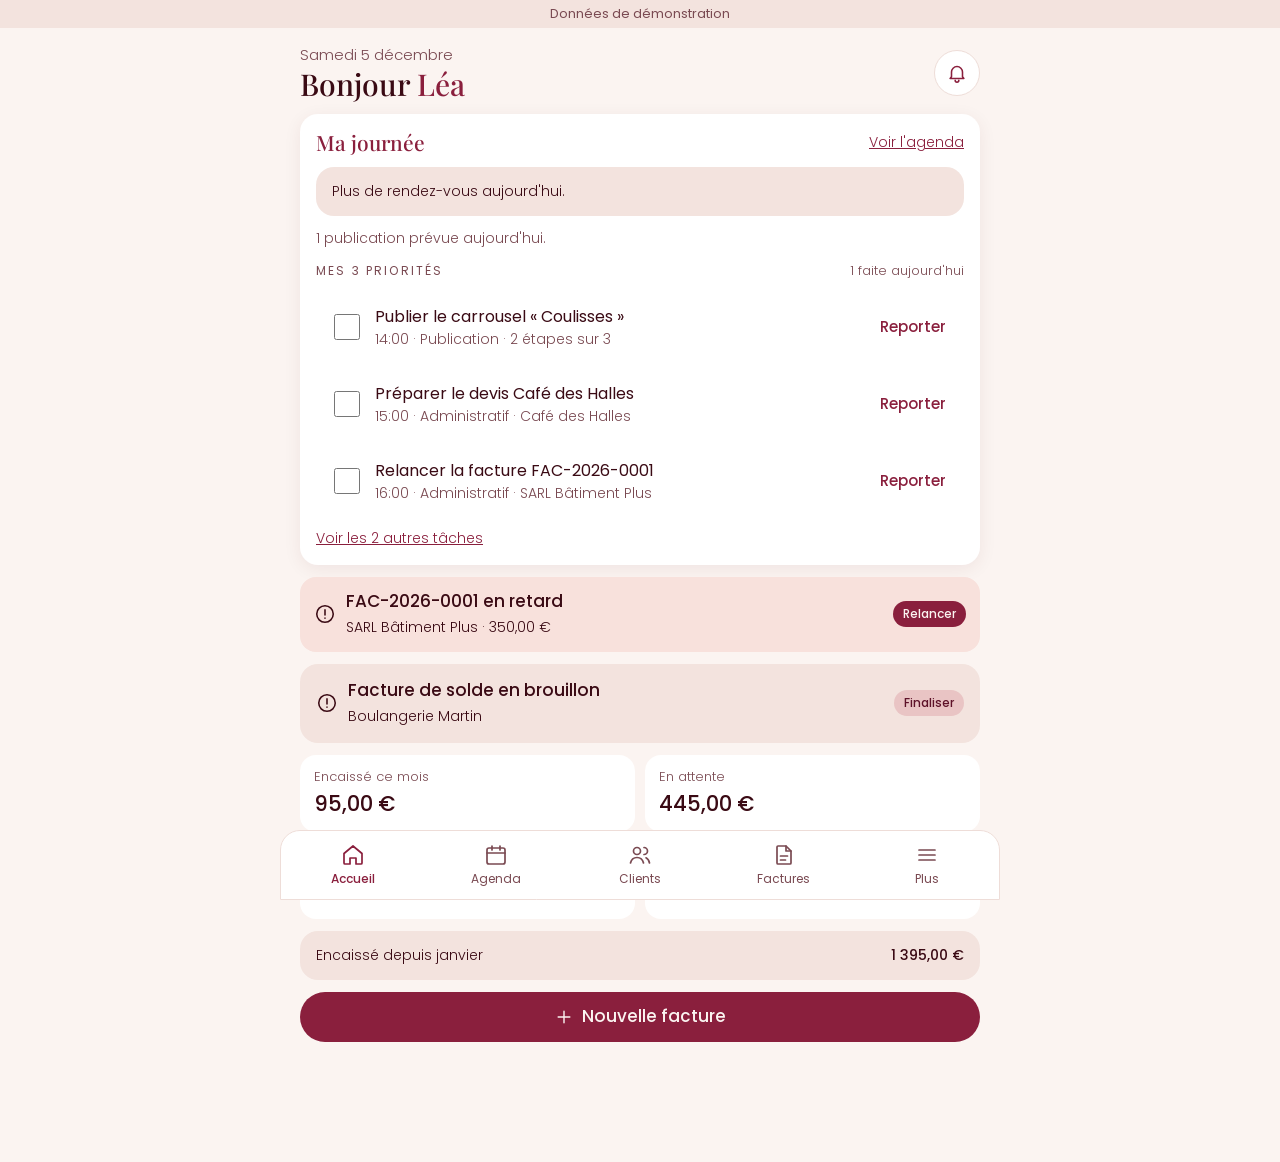
==== appli/index.html @ 65d73722 "Ajout de l'application de gestion DL Digital Services (V1) PWA mobile-first : accueil Ma journée, ag" ====
<!doctype html>
<html lang="fr">
<head>
<meta charset="utf-8">
<meta name="viewport" content="width=device-width, initial-scale=1, viewport-fit=cover">
<meta name="robots" content="noindex, nofollow">
<meta name="theme-color" content="#FBF4F1">
<meta name="apple-mobile-web-app-capable" content="yes">
<meta name="mobile-web-app-capable" content="yes">
<meta name="apple-mobile-web-app-status-bar-style" content="default">
<meta name="apple-mobile-web-app-title" content="DL Gestion">
<title>DL Digital Services · Gestion</title>
<link rel="manifest" href="manifest.webmanifest">
<link rel="icon" href="icons/favicon.png">
<link rel="apple-touch-icon" href="icons/apple-touch-icon.png">
<link rel="preconnect" href="https://fonts.googleapis.com">
<link rel="preconnect" href="https://fonts.gstatic.com" crossorigin>
<link rel="stylesheet" href="https://fonts.googleapis.com/css2?family=Playfair+Display:ital,wght@0,500;0,600;1,500&family=Poppins:wght@300;400;500;600&display=swap">
<link rel="stylesheet" href="css/app.css">
</head>
<body>
  <div id="app">
    <div id="demo-banner" class="demo-banner" hidden>Données de démonstration</div>
    <main id="view" tabindex="-1" aria-live="polite"></main>
    <a id="fab" class="fab" href="#/creer" aria-label="Créer" hidden>
      <svg viewBox="0 0 24 24" width="26" height="26" aria-hidden="true"><path d="M12 5v14M5 12h14" fill="none" stroke="currentColor" stroke-width="2" stroke-linecap="round"/></svg>
    </a>
    <nav id="tabbar" class="tabbar" aria-label="Navigation principale" hidden></nav>
  </div>
  <div id="sheet-root"></div>
  <div id="toast-root" aria-live="assertive"></div>
  <div id="print-root"></div>
  <script type="module" src="js/app.js"></script>
</body>
</html>
---- appli/css/app.css ----
/* DL Digital Services · Gestion — feuille de style
   DA : framboise / bordeaux rosé, ivoire, rose poudré, or rosé.
   Titres Playfair Display, texte Poppins (léger), 17 px minimum. */

:root {
  --ivoire: #FBF4F1;
  --voile: #F3E3DE;
  --blanc: #FFFFFF;
  --framboise: #8A1F3D;
  --framboise-fonce: #6B1530;
  --framboise-clair: #A8455A;
  --rose-poudre: #E9C4C4;
  --or-rose: #B08960;
  --encre: #3A0A14;
  --encre-douce: #7A4A52;
  --ligne: #EEDDD8;
  --bord-champ: #E2CBC6;
  --vert: #2F5E45;      --vert-fond: #E3EFE7;
  --orange: #6B4A12;    --orange-fond: #F6EBD7;
  --rouge: #8E2A1D;     --rouge-fond: #F8E1DC;
  --gris: #5B6B7A;      --gris-fond: #E7EBEF;
  --type-rdv: #8A1F3D; --type-appel: #A8455A; --type-publication: #D88FA0;
  --type-tournage: #B08960; --type-admin: #5B6B7A; --type-perso: #9AA3AB;
  --rayon: 18px;
  --rayon-s: 14px;
  --ombre: 0 4px 18px rgba(90, 15, 32, 0.07);
  --titre: "Playfair Display", Georgia, "Times New Roman", serif;
  --texte: "Poppins", "Helvetica Neue", Arial, sans-serif;
  --texte-taille: 17px;
  --safe-top: env(safe-area-inset-top, 0px);
  --safe-bottom: env(safe-area-inset-bottom, 0px);
}

html.grand-texte { --texte-taille: 19px; }
html.police-dys body { font-family: Verdana, "Atkinson Hyperlegible", Tahoma, sans-serif; letter-spacing: 0.02em; word-spacing: 0.08em; }

* { box-sizing: border-box; }
html, body { margin: 0; background: var(--ivoire); }
body {
  font-family: var(--texte);
  font-weight: 300;
  font-size: var(--texte-taille);
  line-height: 1.5;
  color: var(--encre);
  -webkit-font-smoothing: antialiased;
  -webkit-tap-highlight-color: transparent;
}
button, input, select, textarea { font: inherit; color: inherit; }
a { color: var(--framboise); }
img { max-width: 100%; }
[hidden] { display: none !important; }
:focus-visible { outline: 3px solid var(--rose-poudre); outline-offset: 2px; }

#app { min-height: 100vh; }
#view {
  max-width: 720px;
  margin: 0 auto;
  padding: calc(var(--safe-top) + 20px) 20px calc(var(--safe-bottom) + 120px);
  outline: none;
}
.no-tabbar #view { padding-bottom: calc(var(--safe-bottom) + 40px); }

.demo-banner {
  position: sticky; top: 0; z-index: 30;
  padding: calc(var(--safe-top) + 4px) 12px 4px;
  background: var(--voile); color: var(--encre-douce);
  font-size: 13px; font-weight: 400; text-align: center;
}
.demo-banner + #view { padding-top: 16px; }

/* ---------- Typographie ---------- */
h1, h2, h3 { font-family: var(--titre); font-weight: 500; margin: 0; line-height: 1.2; }
h1 { font-size: 30px; }
h2 { font-size: 21px; color: var(--framboise); }
h3 { font-size: 18px; }
.accent { color: var(--framboise); }
.sous-titre { font-size: 15px; color: var(--encre-douce); }
.etiquette { font-size: 12px; letter-spacing: 0.18em; text-transform: uppercase; color: var(--encre-douce); font-weight: 400; }
.petit { font-size: 14px; }
.tres-petit { font-size: 13px; }
.doux { color: var(--encre-douce); }
.gras { font-weight: 500; }
.montant { font-variant-numeric: tabular-nums; white-space: nowrap; }
.grand-montant { font-family: var(--titre); font-size: 28px; font-weight: 600; color: var(--framboise); }

/* ---------- Mise en page ---------- */
.pile { display: flex; flex-direction: column; gap: 12px; }
.pile-l { display: flex; flex-direction: column; gap: 20px; }
.ligne { display: flex; align-items: center; gap: 10px; }
.entre { display: flex; align-items: center; justify-content: space-between; gap: 10px; }
.grille-2 { display: grid; grid-template-columns: repeat(2, minmax(0, 1fr)); gap: 10px; }
.grandit { flex: 1 1 auto; min-width: 0; }
.entete { display: flex; align-items: flex-end; justify-content: space-between; gap: 12px; margin-bottom: 4px; }
.retour {
  display: inline-flex; align-items: center; gap: 4px; font-size: 15px; font-weight: 400;
  text-decoration: none; min-height: 44px;
}

/* ---------- Cartes et listes ---------- */
.carte { background: var(--blanc); border-radius: var(--rayon); padding: 16px; box-shadow: var(--ombre); }
.carte-voile { background: var(--voile); border-radius: var(--rayon); padding: 14px 16px; }
.carte-framboise { background: var(--framboise); color: var(--ivoire); border-radius: var(--rayon-s); padding: 12px 14px; }
.carte-alerte { background: var(--rouge-fond); color: var(--rouge); border-radius: 16px; padding: 12px 14px; }
.liste { display: flex; flex-direction: column; gap: 8px; }
.element {
  display: flex; align-items: center; gap: 12px;
  background: var(--blanc); border-radius: var(--rayon-s); padding: 12px 14px;
  text-decoration: none; color: inherit; min-height: 56px; border: 0; width: 100%; text-align: left;
}
button.element, a.element { cursor: pointer; }
.element .titre { font-size: 16px; font-weight: 400; display: block; }
.element .detail { font-size: 14px; color: var(--encre-douce); display: block; }
.avatar {
  width: 42px; height: 42px; flex: 0 0 auto; border-radius: 999px;
  background: var(--rose-poudre); color: #5E1229;
  display: flex; align-items: center; justify-content: center;
  font-family: var(--titre); font-weight: 600; font-size: 16px;
}
.avatar.grand { width: 60px; height: 60px; font-size: 22px; }
.kpi { background: var(--blanc); border-radius: 16px; padding: 12px 14px; display: flex; flex-direction: column; gap: 2px; text-decoration: none; color: inherit; }
.kpi .valeur { font-size: 21px; font-weight: 500; }
.kpi .libelle { font-size: 13px; color: var(--encre-douce); }
.vide { text-align: center; padding: 28px 16px; color: var(--encre-douce); }
.separateur { height: 1px; background: var(--ligne); border: 0; margin: 4px 0; }

/* ---------- Pastilles de statut ---------- */
.pastille { display: inline-block; font-size: 12px; font-weight: 500; border-radius: 999px; padding: 4px 10px; white-space: nowrap; }
.p-vert { color: var(--vert); background: var(--vert-fond); }
.p-orange { color: var(--orange); background: var(--orange-fond); }
.p-rouge { color: var(--rouge); background: var(--rouge-fond); }
.p-gris { color: var(--gris); background: var(--gris-fond); }
.p-framboise { color: var(--ivoire); background: var(--framboise); }
.p-rose { color: #5E1229; background: var(--rose-poudre); }
.point { width: 10px; height: 10px; border-radius: 999px; flex: 0 0 auto; display: inline-block; }

/* ---------- Boutons ---------- */
.btn {
  display: inline-flex; align-items: center; justify-content: center; gap: 8px;
  min-height: 50px; padding: 0 22px; border-radius: 999px; border: 1.5px solid transparent;
  font-size: 17px; font-weight: 500; text-decoration: none; cursor: pointer;
  background: var(--framboise); color: var(--ivoire);
}
.btn:active { transform: scale(0.98); }
.btn.secondaire { background: var(--blanc); color: var(--framboise); border-color: var(--framboise); }
.btn.discret { background: transparent; color: var(--encre-douce); border-color: var(--bord-champ); }
.btn.danger { background: var(--blanc); color: var(--rouge); border-color: var(--rouge); }
.btn.plein { width: 100%; }
.btn.petit { min-height: 40px; padding: 0 14px; font-size: 15px; }
.btn[disabled] { opacity: 0.45; pointer-events: none; }
.lien-btn { background: none; border: 0; padding: 8px 4px; color: var(--framboise); font-weight: 500; font-size: 15px; cursor: pointer; min-height: 44px; }
.icone-btn {
  width: 46px; height: 46px; border-radius: 999px; border: 1px solid var(--ligne); background: var(--blanc);
  display: inline-flex; align-items: center; justify-content: center; color: var(--framboise); cursor: pointer; text-decoration: none; flex: 0 0 auto;
}
.actions-rondes { display: grid; grid-template-columns: repeat(4, minmax(0, 1fr)); gap: 8px; }
.action-ronde { display: flex; flex-direction: column; align-items: center; gap: 6px; font-size: 13px; font-weight: 400; color: var(--encre); text-decoration: none; background: none; border: 0; cursor: pointer; }
.action-ronde span.rond { width: 50px; height: 50px; border-radius: 999px; background: var(--blanc); border: 1px solid var(--ligne); display: flex; align-items: center; justify-content: center; color: var(--framboise); }

/* ---------- Champs ---------- */
.champ { display: flex; flex-direction: column; gap: 6px; font-size: 14px; font-weight: 400; color: var(--encre-douce); }
.champ input, .champ select, .champ textarea {
  min-height: 52px; border-radius: var(--rayon-s); border: 1px solid var(--bord-champ); background: var(--blanc);
  padding: 12px 14px; font-size: 17px; font-weight: 300; color: var(--encre); width: 100%;
}
.champ textarea { min-height: 96px; resize: vertical; line-height: 1.45; }
.champ .aide { font-size: 13px; font-weight: 300; }
.champ.erreur input, .champ.erreur select { border-color: var(--rouge); }
.case { display: flex; align-items: center; gap: 12px; font-size: 16px; min-height: 44px; cursor: pointer; }
.case input { width: 24px; height: 24px; accent-color: var(--framboise); flex: 0 0 auto; }
.seg { display: flex; background: var(--voile); border-radius: 999px; padding: 4px; gap: 2px; }
.seg button, .seg a {
  flex: 1 1 auto; border: 0; border-radius: 999px; background: transparent; color: var(--encre-douce);
  font-size: 14px; padding: 9px 10px; cursor: pointer; text-align: center; text-decoration: none; white-space: nowrap;
}
.seg .actif { background: var(--framboise); color: var(--ivoire); font-weight: 500; }
.recherche { position: relative; }
.recherche input { padding-left: 44px; }
.recherche svg { position: absolute; left: 14px; top: 50%; transform: translateY(-50%); color: var(--encre-douce); }
.pas { display: inline-flex; align-items: center; border: 1px solid var(--bord-champ); border-radius: 999px; background: var(--blanc); }
.pas button { width: 40px; height: 38px; border: 0; background: none; font-size: 20px; color: var(--framboise); cursor: pointer; }
.pas input { width: 54px; border: 0; text-align: center; font-size: 16px; font-weight: 400; background: transparent; padding: 0; min-height: 38px; }
.etapes { list-style: none; margin: 0; padding: 0; display: grid; grid-template-columns: repeat(3, minmax(0, 1fr)); gap: 8px; }
.etapes li { display: flex; flex-direction: column; gap: 6px; font-size: 13px; color: var(--encre-douce); }
.etapes li::before { content: ""; height: 5px; border-radius: 999px; background: #EAD6D1; }
.etapes li.fait::before, .etapes li.actif::before { background: var(--framboise); }
.etapes li.actif { color: var(--framboise); font-weight: 500; }
.barre { height: 10px; border-radius: 999px; background: var(--voile); overflow: hidden; }
.barre > span { display: block; height: 100%; background: var(--framboise); border-radius: 999px; }

/* ---------- Lignes de document ---------- */
.ligne-doc { display: flex; flex-direction: column; gap: 8px; padding: 12px 0; border-bottom: 1px solid #F1E3DF; }
.ligne-doc:last-child { border-bottom: 0; }
.ligne-doc input.libelle { font-weight: 500; }
.total-bas {
  position: fixed; left: 0; right: 0; bottom: 0; z-index: 25;
  background: var(--blanc); border-radius: 24px 24px 0 0; box-shadow: 0 -6px 24px rgba(90, 15, 32, 0.08);
  padding: 14px 20px calc(var(--safe-bottom) + 16px);
}
.total-bas .contenu { max-width: 680px; margin: 0 auto; display: flex; flex-direction: column; gap: 8px; }

/* ---------- Barre du bas et bouton flottant ---------- */
.tabbar {
  position: fixed; left: 0; right: 0; bottom: 0; z-index: 20;
  background: var(--blanc); border-top: 1px solid var(--ligne);
  display: grid; grid-template-columns: repeat(5, minmax(0, 1fr));
  padding-bottom: var(--safe-bottom); height: calc(70px + var(--safe-bottom));
}
.tabbar a { display: flex; flex-direction: column; align-items: center; justify-content: center; gap: 3px; font-size: 12px; color: var(--encre-douce); text-decoration: none; font-weight: 400; }
.tabbar a.actif { color: var(--framboise); font-weight: 500; }
.fab {
  position: fixed; right: 20px; bottom: calc(86px + var(--safe-bottom)); z-index: 21;
  width: 58px; height: 58px; border-radius: 999px; background: var(--framboise); color: var(--ivoire);
  display: flex; align-items: center; justify-content: center; box-shadow: 0 8px 20px rgba(90, 15, 32, 0.28);
}

/* ---------- Feuille (fenêtre du bas) ---------- */
.voile-fond { position: fixed; inset: 0; z-index: 50; background: rgba(58, 10, 20, 0.35); display: flex; align-items: flex-end; justify-content: center; animation: apparait 0.15s ease-out; }
.feuille {
  width: 100%; max-width: 720px; max-height: 92vh; overflow-y: auto;
  background: var(--ivoire); border-radius: 24px 24px 0 0;
  padding: 18px 20px calc(var(--safe-bottom) + 24px);
  animation: monte 0.2s ease-out;
}
.feuille .poignee { width: 44px; height: 5px; border-radius: 999px; background: var(--bord-champ); margin: 0 auto 12px; }
@keyframes monte { from { transform: translateY(30px); opacity: 0.6; } to { transform: none; opacity: 1; } }
@keyframes apparait { from { opacity: 0; } to { opacity: 1; } }
@media (prefers-reduced-motion: reduce) { .feuille, .voile-fond { animation: none; } }

/* ---------- Messages ---------- */
#toast-root { position: fixed; left: 0; right: 0; bottom: calc(96px + var(--safe-bottom)); z-index: 60; display: flex; flex-direction: column; align-items: center; gap: 8px; pointer-events: none; padding: 0 16px; }
.toast { pointer-events: auto; background: var(--encre); color: var(--ivoire); border-radius: 16px; padding: 12px 16px; font-size: 15px; display: flex; align-items: center; gap: 14px; max-width: 520px; box-shadow: 0 8px 24px rgba(0,0,0,0.18); }
.toast button { background: none; border: 0; color: var(--rose-poudre); font-weight: 600; font-size: 15px; cursor: pointer; padding: 6px; }
.liste-erreurs { margin: 0; padding-left: 20px; color: var(--rouge); font-size: 15px; }

/* ---------- Connexion ---------- */
.connexion-haut { margin: calc(-20px - var(--safe-top)) -20px 0; height: 260px; background: radial-gradient(ellipse at 50% 0%, #A8455A 0%, #8A1F3D 45%, #5E1229 100%); display: flex; align-items: flex-end; justify-content: center; }
.connexion-logo { width: 190px; height: 190px; border-radius: 999px; background: var(--ivoire); display: flex; align-items: center; justify-content: center; margin-bottom: -84px; box-shadow: 0 10px 30px rgba(58,10,20,0.18); }
.connexion-logo img { width: 150px; height: 150px; object-fit: contain; }

/* ---------- Document (aperçu et impression) ---------- */
.doc {
  background: #fff; color: #3A0A14; font-family: var(--texte); font-weight: 300;
  width: 794px; max-width: none; margin: 0 auto; padding: 36px 40px; font-size: 12px; line-height: 1.45;
  box-shadow: var(--ombre); border-radius: 6px;
}
.doc .d-entete { display: flex; justify-content: space-between; gap: 20px; align-items: flex-start; }
.doc .d-vendeur { display: flex; gap: 12px; }
.doc .d-vendeur img { width: 60px; height: 60px; object-fit: contain; }
.doc .d-marque { font-family: var(--titre); font-size: 15px; font-weight: 600; color: var(--framboise); letter-spacing: 0.04em; }
.doc .d-titre { font-family: var(--titre); font-size: 26px; font-weight: 500; letter-spacing: 0.05em; text-align: right; }
.doc .d-num { color: var(--framboise); font-weight: 500; font-size: 13px; text-align: right; }
.doc .d-filet { height: 1px; background: var(--or-rose); margin: 16px 0; }
.doc .d-blocs { display: grid; grid-template-columns: 1fr 1fr; gap: 16px; }
.doc .d-client { background: var(--ivoire); border-radius: 10px; padding: 10px 12px; }
.doc .d-lib { font-size: 10px; letter-spacing: 0.2em; text-transform: uppercase; color: var(--encre-douce); }
.doc table { width: 100%; border-collapse: collapse; margin-top: 16px; }
.doc th { background: var(--framboise); color: var(--ivoire); font-weight: 500; padding: 8px; text-align: left; font-size: 11.5px; }
.doc th.n, .doc td.n { text-align: right; }
.doc th.c, .doc td.c { text-align: center; }
.doc td { padding: 9px 8px; border-bottom: 1px solid #F1E3DF; vertical-align: top; }
.doc td .desc { color: var(--encre-douce); display: block; margin-top: 2px; white-space: pre-line; }
.doc .d-totaux { margin-left: auto; width: 270px; margin-top: 12px; display: flex; flex-direction: column; gap: 5px; }
.doc .d-total-final { display: flex; justify-content: space-between; align-items: baseline; background: var(--voile); border-radius: 8px; padding: 9px 12px; }
.doc .d-total-final strong { font-family: var(--titre); font-size: 20px; color: var(--framboise); }
.doc .d-mentions { font-size: 10.5px; color: #5A2A33; margin-top: 18px; display: flex; flex-direction: column; gap: 4px; }
.doc .d-accord { margin-top: 18px; border: 1px dashed var(--bord-champ); border-radius: 8px; padding: 10px 12px; min-height: 90px; }
.doc .d-pied { margin-top: 20px; padding-top: 8px; border-top: 1px solid var(--ligne); display: flex; justify-content: space-between; font-size: 10.5px; color: var(--encre-douce); }
.doc .d-slogan { font-family: var(--titre); font-style: italic; color: var(--framboise); font-size: 12.5px; }
.doc .d-cgv { page-break-before: always; break-before: page; margin-top: 30px; font-size: 10px; white-space: pre-line; }
.doc .d-cgv h3 { font-size: 14px; margin-bottom: 8px; }
.doc .neg { color: var(--rouge); }

@media print {
  @page { size: A4; margin: 12mm; }
  body { background: #fff; }
  #app, #sheet-root, #toast-root, .demo-banner { display: none !important; }
  #print-root { display: block !important; }
  #print-root .doc { box-shadow: none; padding: 0; width: auto; max-width: none; border-radius: 0; zoom: 1 !important; }
}
#print-root { display: none; }

@media (min-width: 760px) {
  .tabbar { left: 50%; right: auto; width: 720px; transform: translateX(-50%); border-radius: 20px 20px 0 0; border: 1px solid var(--ligne); }
}
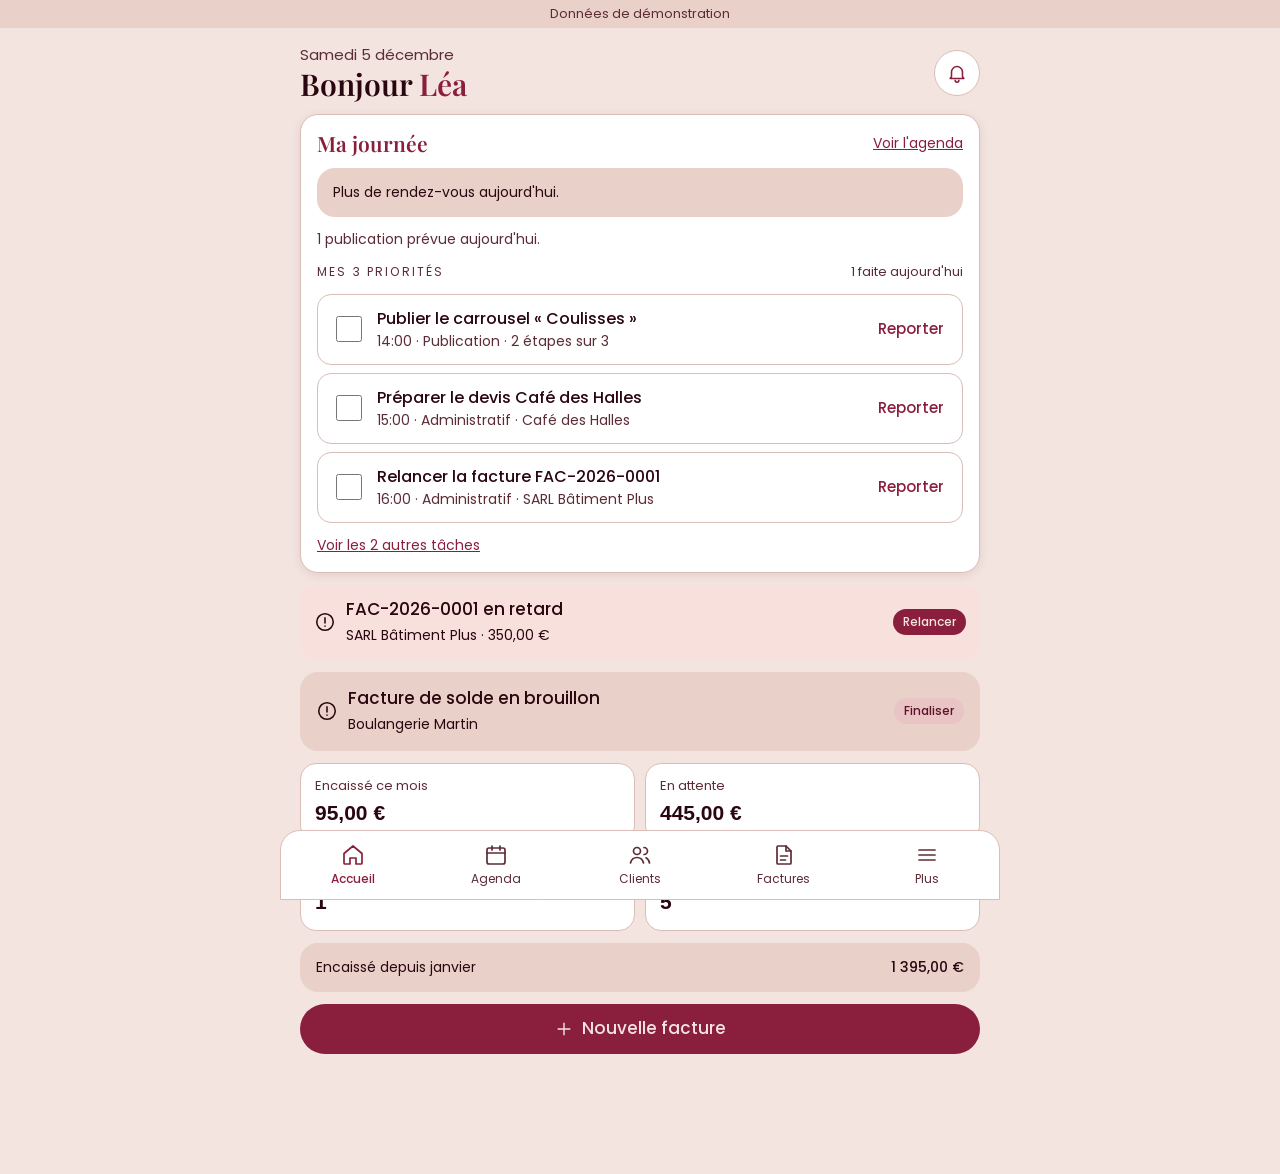
==== commit 3b62372c: "Contraste renforcé : fond plus soutenu, texte plus foncé et plus épais, bords visibles Co-Authored-B" ====
--- a/appli/index.html
+++ b/appli/index.html
@@ -4,7 +4,7 @@
 <meta charset="utf-8">
 <meta name="viewport" content="width=device-width, initial-scale=1, viewport-fit=cover">
 <meta name="robots" content="noindex, nofollow">
-<meta name="theme-color" content="#FBF4F1">
+<meta name="theme-color" content="#F3E4DF">
 <meta name="apple-mobile-web-app-capable" content="yes">
 <meta name="mobile-web-app-capable" content="yes">
 <meta name="apple-mobile-web-app-status-bar-style" content="default">
--- a/appli/css/app.css
+++ b/appli/css/app.css
@@ -1,20 +1,20 @@
 /* DL Digital Services · Gestion — feuille de style
    DA : framboise / bordeaux rosé, ivoire, rose poudré, or rosé.
-   Titres Playfair Display, texte Poppins (léger), 17 px minimum. */
+   Titres Playfair Display, texte Poppins (normal, contraste renforcé), 17 px minimum. */
 
 :root {
-  --ivoire: #FBF4F1;
-  --voile: #F3E3DE;
+  --ivoire: #F3E4DF;   /* fond un peu plus soutenu (avant : #FBF4F1) */
+  --voile: #E9D1CA;
   --blanc: #FFFFFF;
   --framboise: #8A1F3D;
   --framboise-fonce: #6B1530;
   --framboise-clair: #A8455A;
   --rose-poudre: #E9C4C4;
   --or-rose: #B08960;
-  --encre: #3A0A14;
-  --encre-douce: #7A4A52;
-  --ligne: #EEDDD8;
-  --bord-champ: #E2CBC6;
+  --encre: #2A0610;
+  --encre-douce: #5C2C36;
+  --ligne: #D9BDB6;
+  --bord-champ: #BF9C95;
   --vert: #2F5E45;      --vert-fond: #E3EFE7;
   --orange: #6B4A12;    --orange-fond: #F6EBD7;
   --rouge: #8E2A1D;     --rouge-fond: #F8E1DC;
@@ -23,7 +23,7 @@
   --type-tournage: #B08960; --type-admin: #5B6B7A; --type-perso: #9AA3AB;
   --rayon: 18px;
   --rayon-s: 14px;
-  --ombre: 0 4px 18px rgba(90, 15, 32, 0.07);
+  --ombre: 0 2px 10px rgba(90, 15, 32, 0.10);
   --titre: "Playfair Display", Georgia, "Times New Roman", serif;
   --texte: "Poppins", "Helvetica Neue", Arial, sans-serif;
   --texte-taille: 17px;
@@ -38,7 +38,7 @@
 html, body { margin: 0; background: var(--ivoire); }
 body {
   font-family: var(--texte);
-  font-weight: 300;
+  font-weight: 400;
   font-size: var(--texte-taille);
   line-height: 1.5;
   color: var(--encre);
@@ -69,7 +69,7 @@
 .demo-banner + #view { padding-top: 16px; }
 
 /* ---------- Typographie ---------- */
-h1, h2, h3 { font-family: var(--titre); font-weight: 500; margin: 0; line-height: 1.2; }
+h1, h2, h3 { font-family: var(--titre); font-weight: 600; margin: 0; line-height: 1.2; }
 h1 { font-size: 30px; }
 h2 { font-size: 21px; color: var(--framboise); }
 h3 { font-size: 18px; }
@@ -97,7 +97,7 @@
 }
 
 /* ---------- Cartes et listes ---------- */
-.carte { background: var(--blanc); border-radius: var(--rayon); padding: 16px; box-shadow: var(--ombre); }
+.carte { background: var(--blanc); border-radius: var(--rayon); padding: 16px; box-shadow: var(--ombre); border: 1px solid var(--ligne); }
 .carte-voile { background: var(--voile); border-radius: var(--rayon); padding: 14px 16px; }
 .carte-framboise { background: var(--framboise); color: var(--ivoire); border-radius: var(--rayon-s); padding: 12px 14px; }
 .carte-alerte { background: var(--rouge-fond); color: var(--rouge); border-radius: 16px; padding: 12px 14px; }
@@ -105,10 +105,10 @@
 .element {
   display: flex; align-items: center; gap: 12px;
   background: var(--blanc); border-radius: var(--rayon-s); padding: 12px 14px;
-  text-decoration: none; color: inherit; min-height: 56px; border: 0; width: 100%; text-align: left;
+  text-decoration: none; color: inherit; min-height: 56px; border: 1px solid var(--ligne); width: 100%; text-align: left;
 }
 button.element, a.element { cursor: pointer; }
-.element .titre { font-size: 16px; font-weight: 400; display: block; }
+.element .titre { font-size: 16px; font-weight: 500; display: block; }
 .element .detail { font-size: 14px; color: var(--encre-douce); display: block; }
 .avatar {
   width: 42px; height: 42px; flex: 0 0 auto; border-radius: 999px;
@@ -117,8 +117,8 @@
   font-family: var(--titre); font-weight: 600; font-size: 16px;
 }
 .avatar.grand { width: 60px; height: 60px; font-size: 22px; }
-.kpi { background: var(--blanc); border-radius: 16px; padding: 12px 14px; display: flex; flex-direction: column; gap: 2px; text-decoration: none; color: inherit; }
-.kpi .valeur { font-size: 21px; font-weight: 500; }
+.kpi { background: var(--blanc); border: 1px solid var(--ligne); border-radius: 16px; padding: 12px 14px; display: flex; flex-direction: column; gap: 2px; text-decoration: none; color: inherit; }
+.kpi .valeur { font-size: 21px; font-weight: 600; }
 .kpi .libelle { font-size: 13px; color: var(--encre-douce); }
 .vide { text-align: center; padding: 28px 16px; color: var(--encre-douce); }
 .separateur { height: 1px; background: var(--ligne); border: 0; margin: 4px 0; }
@@ -160,10 +160,10 @@
 .champ { display: flex; flex-direction: column; gap: 6px; font-size: 14px; font-weight: 400; color: var(--encre-douce); }
 .champ input, .champ select, .champ textarea {
   min-height: 52px; border-radius: var(--rayon-s); border: 1px solid var(--bord-champ); background: var(--blanc);
-  padding: 12px 14px; font-size: 17px; font-weight: 300; color: var(--encre); width: 100%;
+  padding: 12px 14px; font-size: 17px; font-weight: 400; color: var(--encre); width: 100%;
 }
 .champ textarea { min-height: 96px; resize: vertical; line-height: 1.45; }
-.champ .aide { font-size: 13px; font-weight: 300; }
+.champ .aide { font-size: 13px; font-weight: 400; }
 .champ.erreur input, .champ.erreur select { border-color: var(--rouge); }
 .case { display: flex; align-items: center; gap: 12px; font-size: 16px; min-height: 44px; cursor: pointer; }
 .case input { width: 24px; height: 24px; accent-color: var(--framboise); flex: 0 0 auto; }
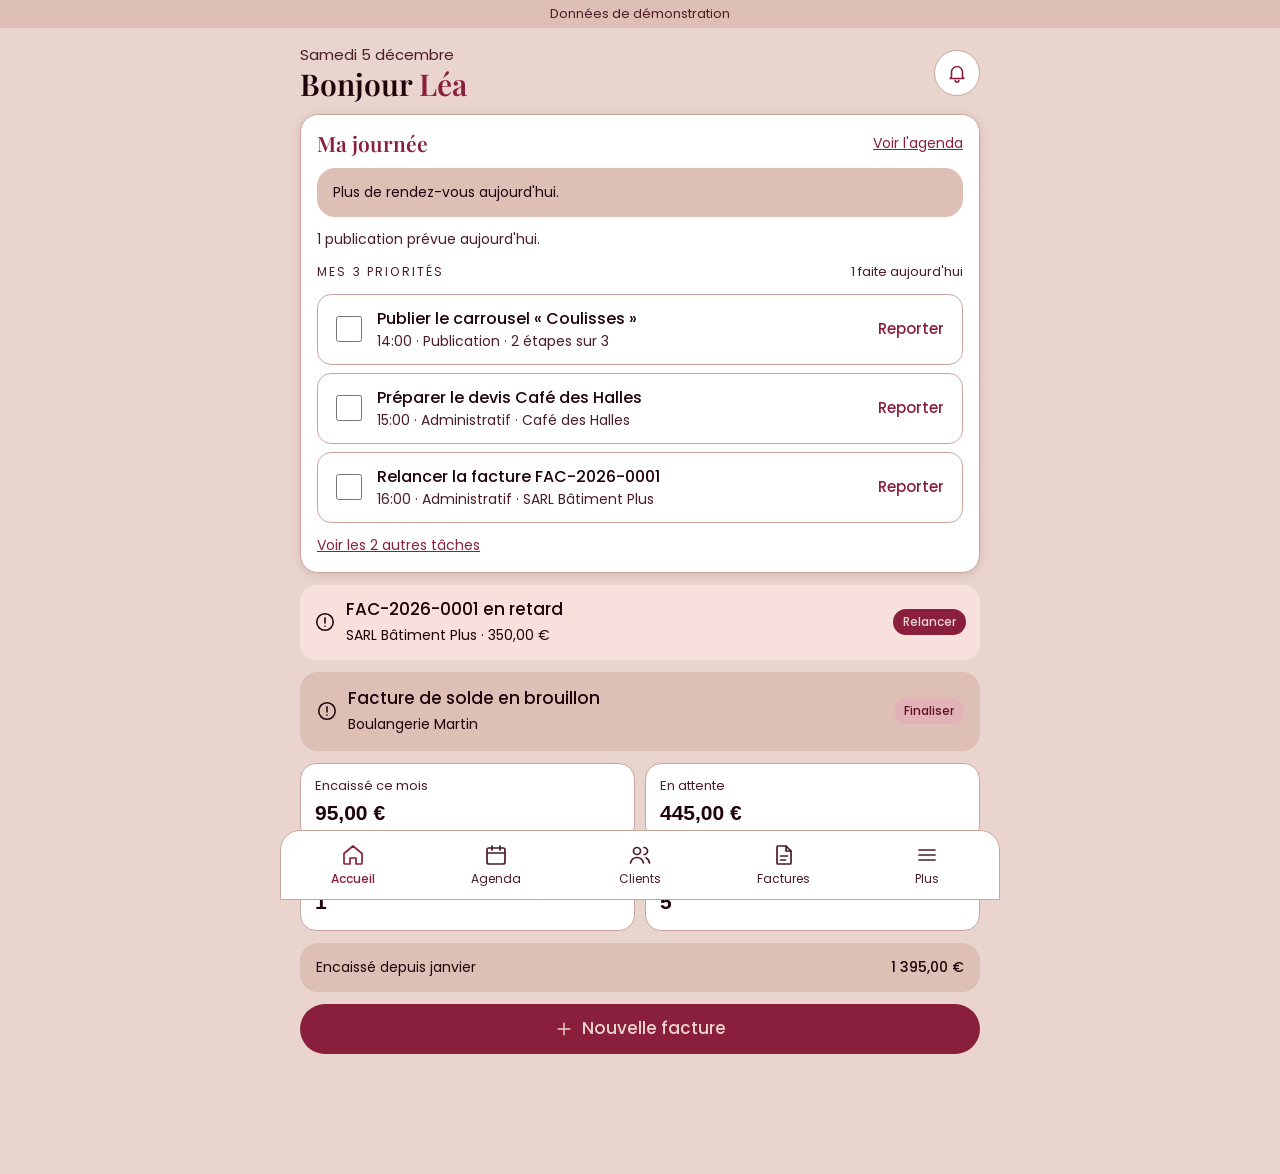
==== commit 0e75dfe9: "Contraste encore renforcé (fond et texte plus foncés) Co-Authored-By: Claude Opus 5.5 <noreply@anthr" ====
--- a/appli/index.html
+++ b/appli/index.html
@@ -4,7 +4,7 @@
 <meta charset="utf-8">
 <meta name="viewport" content="width=device-width, initial-scale=1, viewport-fit=cover">
 <meta name="robots" content="noindex, nofollow">
-<meta name="theme-color" content="#F3E4DF">
+<meta name="theme-color" content="#EAD5CE">
 <meta name="apple-mobile-web-app-capable" content="yes">
 <meta name="mobile-web-app-capable" content="yes">
 <meta name="apple-mobile-web-app-status-bar-style" content="default">
--- a/appli/css/app.css
+++ b/appli/css/app.css
@@ -3,18 +3,18 @@
    Titres Playfair Display, texte Poppins (normal, contraste renforcé), 17 px minimum. */
 
 :root {
-  --ivoire: #F3E4DF;   /* fond un peu plus soutenu (avant : #FBF4F1) */
-  --voile: #E9D1CA;
+  --ivoire: #EAD5CE;   /* fond soutenu pour plus de contraste (V1 : #FBF4F1) */
+  --voile: #DDBFB6;
   --blanc: #FFFFFF;
   --framboise: #8A1F3D;
   --framboise-fonce: #6B1530;
   --framboise-clair: #A8455A;
-  --rose-poudre: #E9C4C4;
+  --rose-poudre: #E2B3B6;
   --or-rose: #B08960;
-  --encre: #2A0610;
-  --encre-douce: #5C2C36;
-  --ligne: #D9BDB6;
-  --bord-champ: #BF9C95;
+  --encre: #1E030A;
+  --encre-douce: #4A1C26;
+  --ligne: #C9A69D;
+  --bord-champ: #A5807A;
   --vert: #2F5E45;      --vert-fond: #E3EFE7;
   --orange: #6B4A12;    --orange-fond: #F6EBD7;
   --rouge: #8E2A1D;     --rouge-fond: #F8E1DC;
@@ -23,7 +23,7 @@
   --type-tournage: #B08960; --type-admin: #5B6B7A; --type-perso: #9AA3AB;
   --rayon: 18px;
   --rayon-s: 14px;
-  --ombre: 0 2px 10px rgba(90, 15, 32, 0.10);
+  --ombre: 0 2px 10px rgba(90, 15, 32, 0.14);
   --titre: "Playfair Display", Georgia, "Times New Roman", serif;
   --texte: "Poppins", "Helvetica Neue", Arial, sans-serif;
   --texte-taille: 17px;
